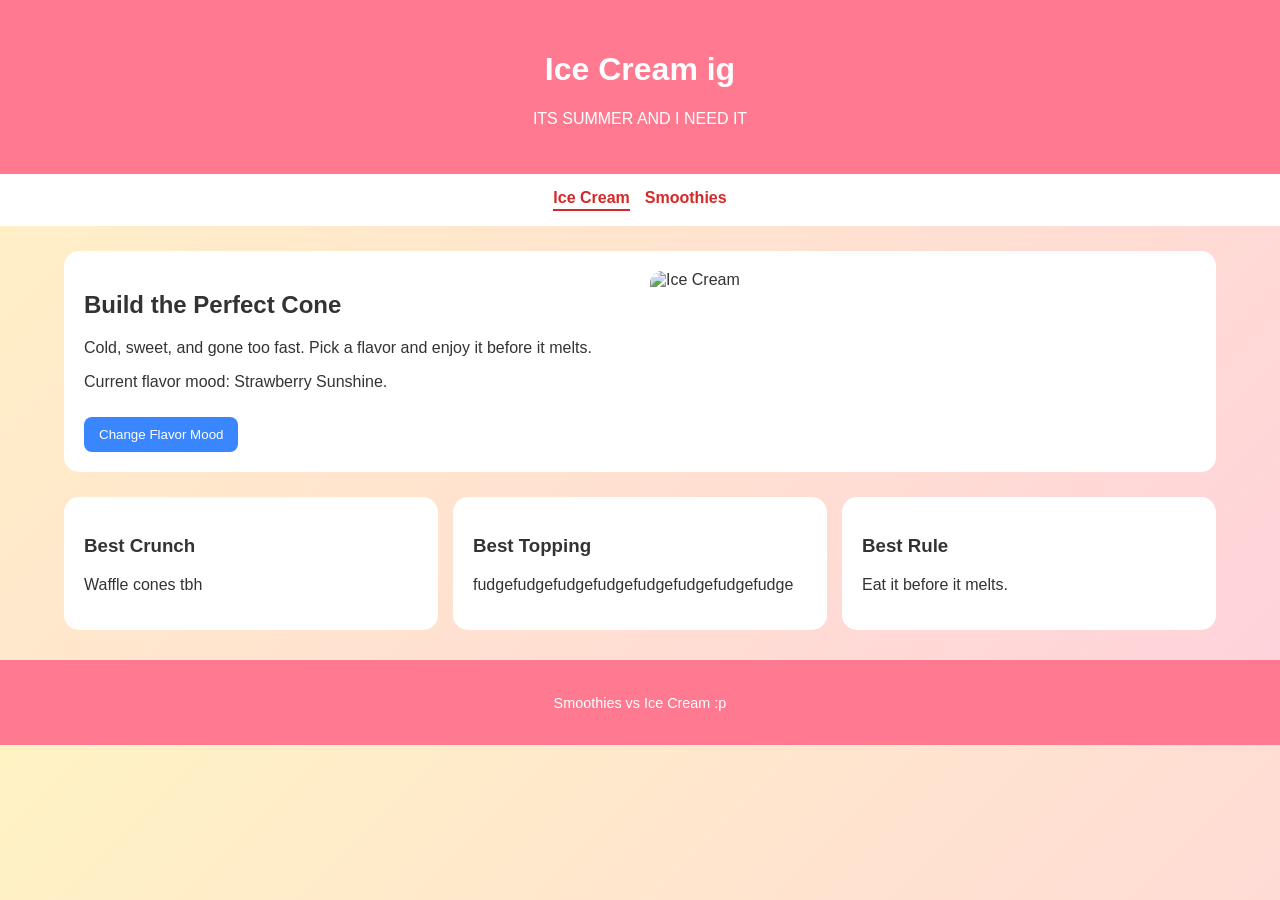
==== index.html @ aee2d965 "donezo" ====
<!DOCTYPE html>
<html lang="en">
<head>
  <meta charset="UTF-8">
  <meta name="viewport" content="width=device-width, initial-scale=1.0">
  <title>Ice Cream Lab</title>
  <link rel="stylesheet" href="style.css">
</head>
<body>
  <header>
    <h1>Ice Cream ig</h1>
    <p>ITS SUMMER AND I NEED IT</p>
  </header>

  <nav>
    <a href="index.html" class="active">Ice Cream</a>
    <a href="smoothies.html">Smoothies</a>
  </nav>

  <main>
    <section class="hero">
      <div>
        <h2>Build the Perfect Cone</h2>
        <p>
          Cold, sweet, and gone too fast. Pick a flavor and enjoy it before it melts.
        </p>
        <p id="flavorText">Current flavor mood: Strawberry Sunshine.</p>
        <button onclick="changeFlavor()">Change Flavor Mood</button>
      </div>
      <img src="https://images.unsplash.com/photo-1563805042-7684c019e1cb?w=800" alt="Ice Cream">
    </section>

    <section class="card-grid">
      <article class="card">
        <h3>Best Crunch</h3>
        <p>Waffle cones tbh</p>
      </article>
      <article class="card">
        <h3>Best Topping</h3>
        <p>fudgefudgefudgefudgefudgefudgefudgefudge</p>
      </article>
      <article class="card">
        <h3>Best Rule</h3>
        <p>Eat it before it melts. </p>
      </article>
    </section>
  </main>

  <footer>
    <p>Smoothies vs Ice Cream :p</p>
  </footer>

  <script src="script.js"></script>
</body>
</html>
---- style.css ----
* {
  box-sizing: border-box;
}

body {
  margin: 0;
  font-family: Arial, sans-serif;
  background: linear-gradient(135deg, #fff3c4, #ffd1dc);
  color: #333;
}

header {
  text-align: center;
  background: #ff7a90;
  color: white;
  padding: 30px;
}

nav {
  display: flex;
  justify-content: center;
  gap: 15px;
  padding: 15px;
  background: white;
}

nav a {
  text-decoration: none;
  color: #d62828;
  font-weight: bold;
}

nav a.active {
  border-bottom: 2px solid #d62828;
  padding-bottom: 2px;
}

.hero {
  display: grid;
  grid-template-columns: 1fr 1fr;
  gap: 20px;
  width: 90%;
  margin: 25px auto;
  background: white;
  padding: 20px;
  border-radius: 15px;
}

.hero img {
  width: 100%;
  border-radius: 12px;
}

.card-grid {
  display: grid;
  grid-template-columns: repeat(3, 1fr);
  gap: 15px;
  width: 90%;
  margin: 25px auto;
}

.card {
  background: white;
  padding: 20px;
  border-radius: 15px;
}

button {
  background: #3a86ff;
  color: white;
  border: none;
  padding: 10px 15px;
  margin-top: 10px;
  border-radius: 8px;
  cursor: pointer;
}

select {
  width: 100%;
  padding: 10px;
  margin-top: 10px;
  border-radius: 8px;
  border: 1px solid #ccc;
}

footer {
  text-align: center;
  padding: 20px;
  background: #ff7a90;
  color: white;
  margin-top: 30px;
  font-size: 0.9rem;
}

@media (max-width: 768px) {
  .hero,
  .card-grid {
    grid-template-columns: 1fr;
  }
}
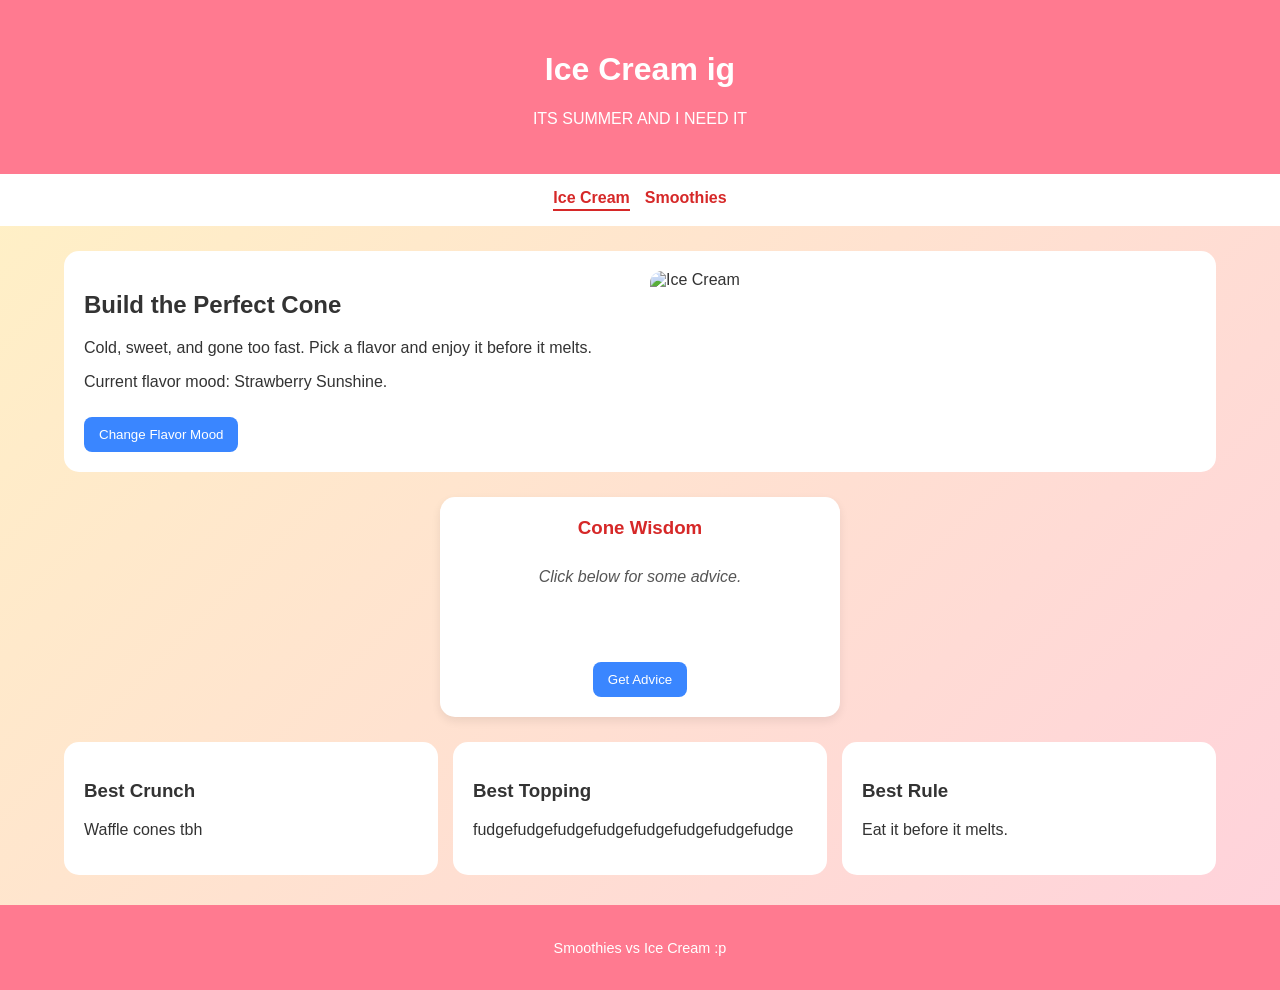
==== commit fd42dfd5: "added fetch" ====
--- a/index.html
+++ b/index.html
@@ -30,6 +30,14 @@
       <img src="https://images.unsplash.com/photo-1563805042-7684c019e1cb?w=800" alt="Ice Cream">
     </section>
 
+    <section class="interactive-zone">
+      <div class="feature-card" id="factSection">
+        <h3>Cone Wisdom</h3>
+        <p id="factText" class="fact-text">Click below for some advice.</p>
+        <button onclick="getConeAdvice()">Get Advice</button>
+      </div>
+    </section>
+
     <section class="card-grid">
       <article class="card">
         <h3>Best Crunch</h3>
--- a/style.css
+++ b/style.css
@@ -83,6 +83,52 @@
   border: 1px solid #ccc;
 }
 
+/* Interactive zone */
+.interactive-zone {
+  display: flex;
+  justify-content: center;
+  width: 90%;
+  margin: 25px auto;
+}
+
+.interactive-zone .feature-card {
+  max-width: 400px;
+  width: 100%;
+}
+
+.feature-card {
+  background: white;
+  padding: 20px;
+  border-radius: 15px;
+  text-align: center;
+  box-shadow: 0 4px 10px rgba(0, 0, 0, 0.08);
+  display: flex;
+  flex-direction: column;
+  align-items: center;
+  gap: 8px;
+}
+
+.feature-card h3 {
+  margin: 0 0 5px;
+  color: #d62828;
+}
+
+.fact-text {
+  font-style: italic;
+  color: #555;
+  min-height: 60px;
+}
+
+button:hover {
+  opacity: 0.85;
+}
+
+@media (max-width: 768px) {
+  .interactive-zone {
+    grid-template-columns: 1fr;
+  }
+}
+
 footer {
   text-align: center;
   padding: 20px;
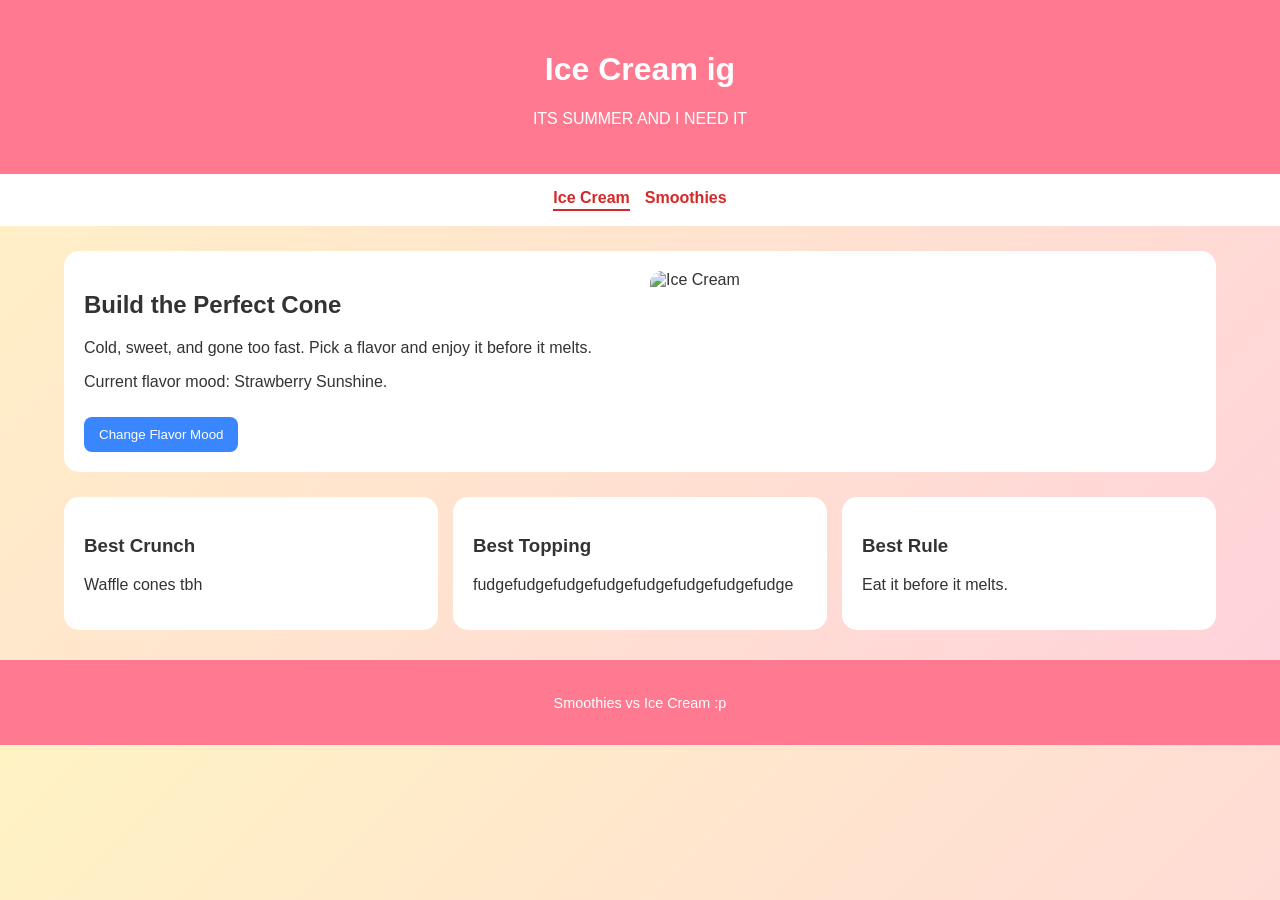
==== commit f8d803d7: "Revert "added fetch" This reverts commit fd42dfd52edabe8ee397a4b8d57dd290958788c6." ====
--- a/index.html
+++ b/index.html
@@ -30,14 +30,6 @@
       <img src="https://images.unsplash.com/photo-1563805042-7684c019e1cb?w=800" alt="Ice Cream">
     </section>
 
-    <section class="interactive-zone">
-      <div class="feature-card" id="factSection">
-        <h3>Cone Wisdom</h3>
-        <p id="factText" class="fact-text">Click below for some advice.</p>
-        <button onclick="getConeAdvice()">Get Advice</button>
-      </div>
-    </section>
-
     <section class="card-grid">
       <article class="card">
         <h3>Best Crunch</h3>
--- a/style.css
+++ b/style.css
@@ -83,52 +83,6 @@
   border: 1px solid #ccc;
 }
 
-/* Interactive zone */
-.interactive-zone {
-  display: flex;
-  justify-content: center;
-  width: 90%;
-  margin: 25px auto;
-}
-
-.interactive-zone .feature-card {
-  max-width: 400px;
-  width: 100%;
-}
-
-.feature-card {
-  background: white;
-  padding: 20px;
-  border-radius: 15px;
-  text-align: center;
-  box-shadow: 0 4px 10px rgba(0, 0, 0, 0.08);
-  display: flex;
-  flex-direction: column;
-  align-items: center;
-  gap: 8px;
-}
-
-.feature-card h3 {
-  margin: 0 0 5px;
-  color: #d62828;
-}
-
-.fact-text {
-  font-style: italic;
-  color: #555;
-  min-height: 60px;
-}
-
-button:hover {
-  opacity: 0.85;
-}
-
-@media (max-width: 768px) {
-  .interactive-zone {
-    grid-template-columns: 1fr;
-  }
-}
-
 footer {
   text-align: center;
   padding: 20px;
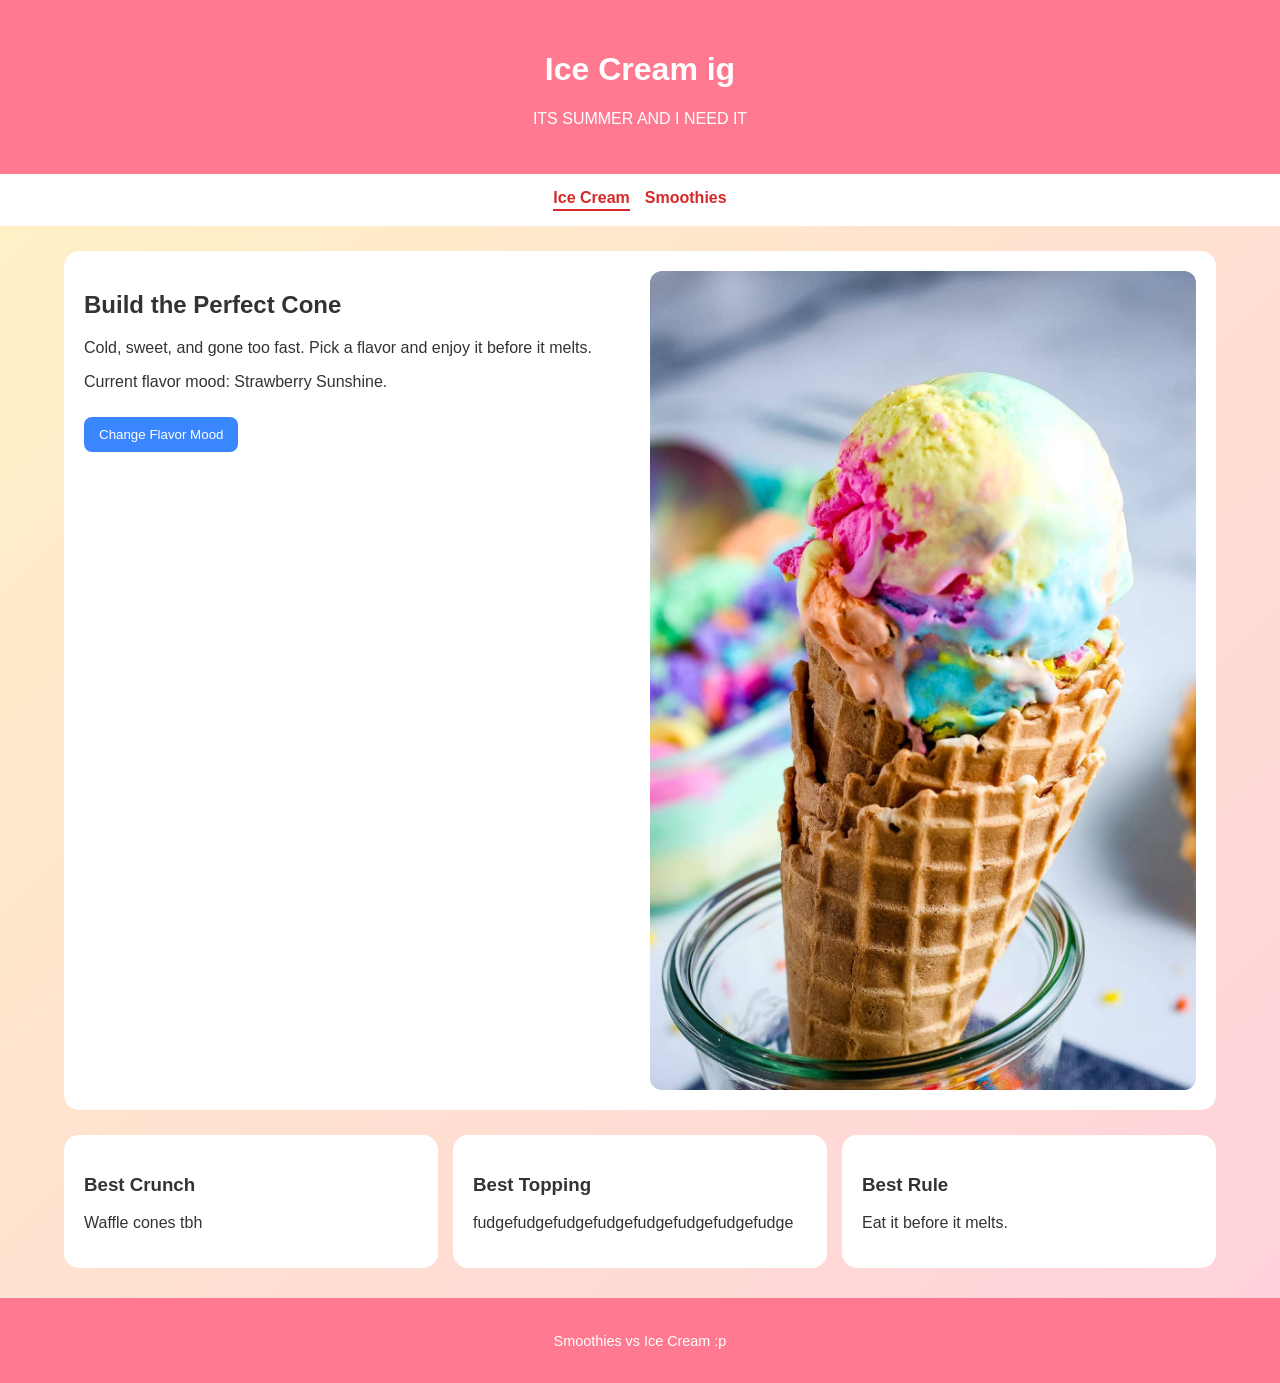
==== commit 25ea49e4: "added setInterval" ====
--- a/index.html
+++ b/index.html
@@ -27,7 +27,7 @@
         <p id="flavorText">Current flavor mood: Strawberry Sunshine.</p>
         <button onclick="changeFlavor()">Change Flavor Mood</button>
       </div>
-      <img src="https://images.unsplash.com/photo-1563805042-7684c019e1cb?w=800" alt="Ice Cream">
+      <img id="iceCreamImg" src="images/icecream1.jpg" alt="Ice Cream">
     </section>
 
     <section class="card-grid">
